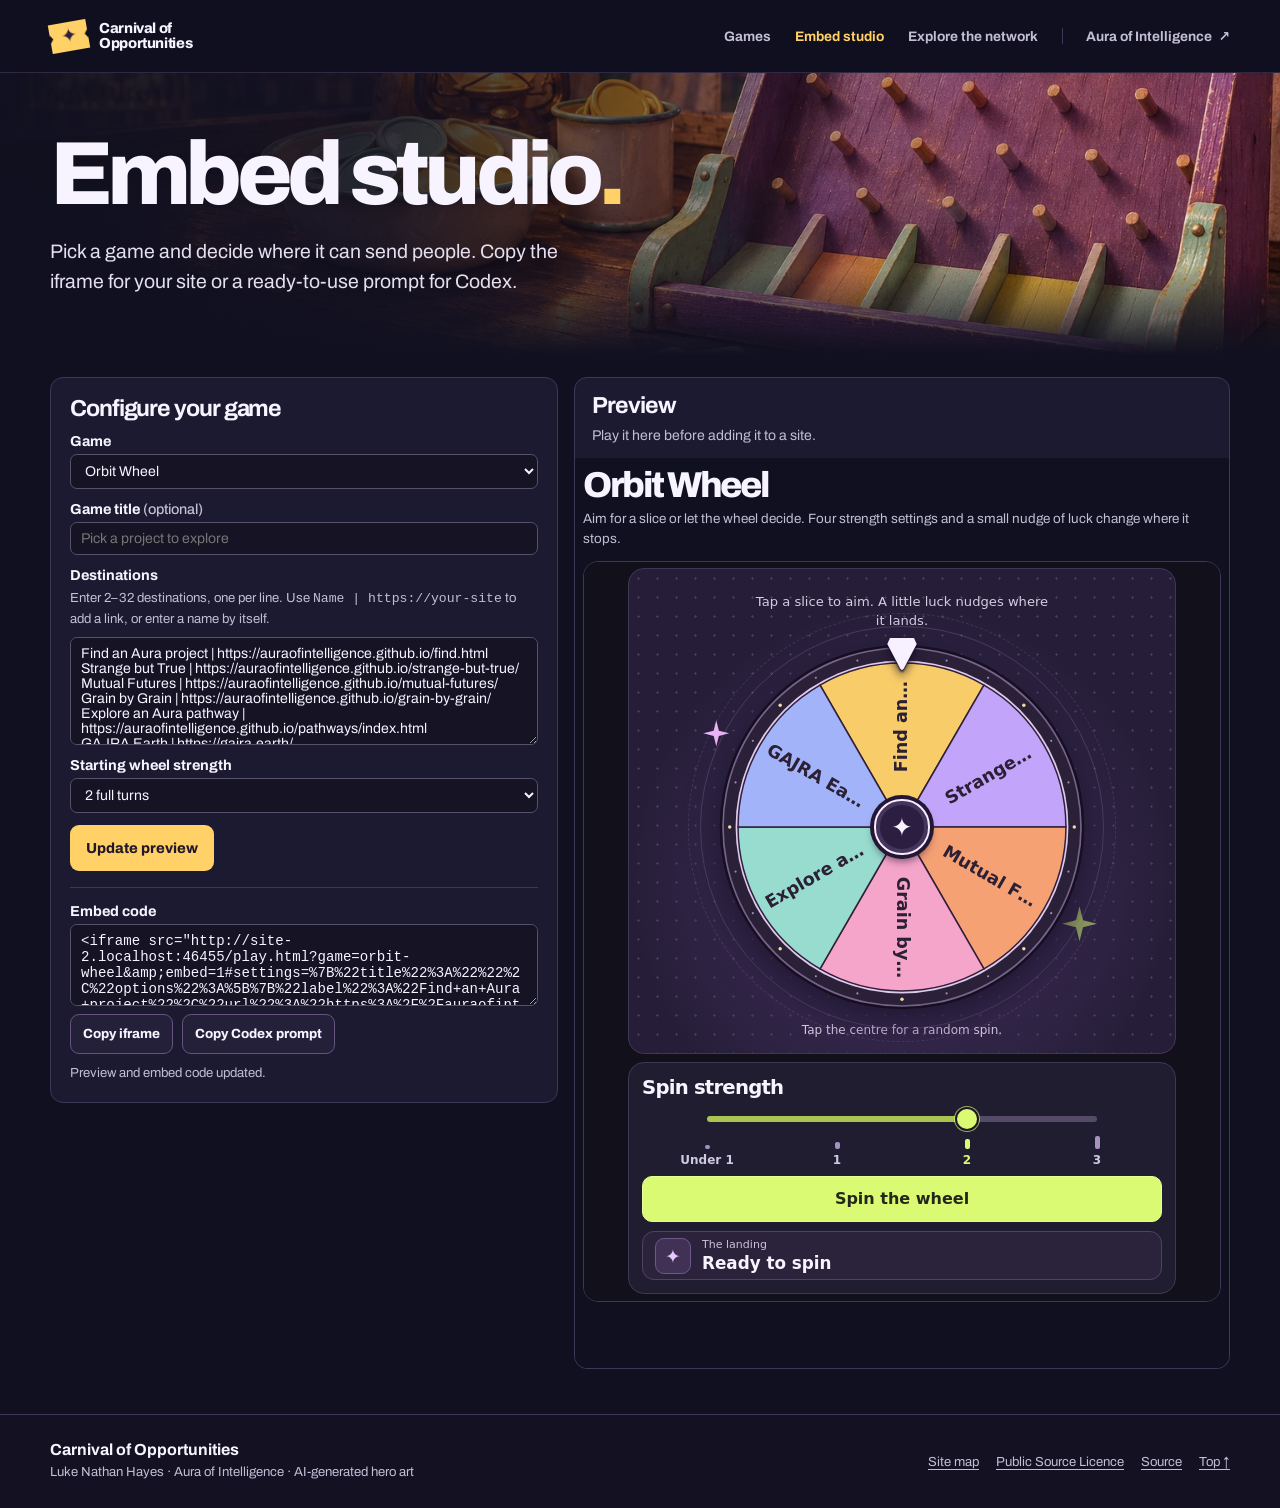
==== embed.html @ 2ac2ce24 "Build the Carnival of Opportunities midway and embed studio" ====
<!doctype html>
<html lang="en-AU">
<head>
  <meta charset="utf-8">
  <meta name="viewport" content="width=device-width, initial-scale=1">
  <title>Embed Studio | Carnival of Opportunities</title>
  <meta name="description" content="Choose a carnival game, add destinations and actions, and copy an embed or a Codex placement prompt.">
  <meta name="theme-color" content="#101020">
  <link rel="canonical" href="https://auraofintelligence.github.io/carnival-of-opportunities/embed.html">
  <link rel="stylesheet" href="assets/css/site.css">
  <script defer src="assets/js/catalog.js"></script>
  <script defer src="assets/js/studio.js"></script>
</head>
<body id="top">
  <a class="skip-link" href="#main">Skip to content</a>
  <header class="site-header">
    <div class="container header-inner">
      <a class="brand" href="index.html"><span class="brand-ticket" aria-hidden="true">✦</span><span>Carnival of<br>Opportunities</span></a>
      <nav class="site-nav" aria-label="Primary">
        <a href="index.html#games">Games</a>
        <a href="embed.html" aria-current="page">Embed studio</a>
        <a href="index.html#network">Explore the network</a>
      </nav>
      <a class="aura-link" href="https://auraofintelligence.github.io/">Aura of Intelligence <span aria-hidden="true">↗</span></a>
    </div>
  </header>
  <main id="main">
    <section class="hero workshop-hero" aria-labelledby="studio-title">
      <div class="container hero-content">
        <h1 id="studio-title">Embed studio<span>.</span></h1>
        <p>Pick a game and decide where it can send people. Copy the iframe for your site or a ready-to-use prompt for Codex.</p>
      </div>
    </section>
    <div class="container studio-layout">
      <section class="studio-panel" aria-labelledby="configure-heading">
        <h2 id="configure-heading">Configure your game</h2>
        <form id="embed-form">
          <label for="game-picker">Game</label>
          <select id="game-picker"></select>
          <label for="custom-title">Game title <span>(optional)</span></label>
          <input id="custom-title" type="text" maxlength="80" placeholder="Pick a project to explore">
          <label for="custom-destinations">Destinations</label>
          <p class="field-help" id="destination-help">Enter 2–32 destinations, one per line. Use <code>Name | https://your-site</code> to add a link, or enter a name by itself.</p>
          <textarea id="custom-destinations" rows="6" spellcheck="false" aria-describedby="destination-help"></textarea>
          <div id="strength-fields">
            <label for="custom-strength">Starting wheel strength</label>
            <select id="custom-strength"><option value="under-1">Under 1 full turn</option><option value="1">1 full turn</option><option value="2" selected>2 full turns</option><option value="3">3 full turns</option></select>
          </div>
          <div id="prompt-fields" hidden>
            <label for="custom-prompts">Balloon actions</label>
            <p class="field-help" id="prompt-help">Enter 1–24 things people can try at a destination, one per line.</p>
            <textarea id="custom-prompts" rows="4" aria-describedby="prompt-help"></textarea>
          </div>
          <button type="submit" class="button button-gold">Update preview</button>
        </form>
        <div class="code-panel">
          <label for="embed-code">Embed code</label>
          <textarea id="embed-code" class="code-output" rows="4" readonly spellcheck="false"></textarea>
          <div class="actions">
            <button type="button" class="button button-small button-quiet" id="copy-iframe">Copy iframe</button>
            <button type="button" class="button button-small button-quiet" id="copy-brief">Copy Codex prompt</button>
          </div>
        </div>
        <p id="studio-status" class="field-help" role="status"></p>
      </section>
      <section class="studio-preview" aria-labelledby="preview-heading">
        <div class="preview-heading"><h2 id="preview-heading">Preview</h2><p>Play it here before adding it to a site.</p></div>
        <iframe id="preview" title="Game preview" width="100%" height="910"></iframe>
      </section>
    </div>
    <noscript><p class="container">Enable JavaScript to build an embed.</p></noscript>
  </main>
  <footer class="site-footer">
    <div class="container footer-inner">
      <div><strong>Carnival of Opportunities</strong><p>Luke Nathan Hayes · Aura of Intelligence · AI-generated hero art</p></div>
      <nav aria-label="Footer"><a href="sitemap.xml">Site map</a><a href="LICENCE.md">Public Source Licence</a><a href="https://github.com/auraofintelligence/carnival-of-opportunities">Source</a><a href="#top">Top ↑</a></nav>
    </div>
  </footer>
</body>
</html>
---- assets/css/site.css ----
@font-face {
  font-family: Archivo;
  src: url('../fonts/archivo-var.woff2') format('woff2');
  font-style: normal;
  font-weight: 100 900;
  font-display: swap;
}

:root {
  color-scheme: dark;
  font-family: 'Archivo', 'Segoe UI', system-ui, sans-serif;
  color: #f7f3ff;
  background: #101020;
  --night: #101020;
  --surface: #1b1a31;
  --line: #3e3757;
  --muted: #c3bdd5;
  --purple: #c0a0ff;
  --gold: #ffd166;
  --mint: #9fe5cf;
  --container: 1180px;
}

*, *::before, *::after { box-sizing: border-box; }
html { scroll-padding-top: 96px; }
body { margin: 0; min-width: 0; }
[hidden] { display: none !important; }
a { color: inherit; }
button, input, select, textarea { font: inherit; }
button { cursor: pointer; }
button:disabled { cursor: default; }
:focus-visible { outline: 2px solid var(--gold); outline-offset: 4px; }
h1, h2, h3, p { margin-top: 0; }
p { line-height: 1.55; }
.container { width: min(100% - 48px, var(--container)); margin-inline: auto; }
.skip-link { position: fixed; z-index: 5; top: 12px; left: 12px; padding: 12px; transform: translateY(-160%); color: #151024; background: var(--gold); }
.skip-link:focus { transform: none; }

.site-header { position: sticky; top: 0; z-index: 4; border-bottom: 1px solid #5645687a; background: #101020f5; }
.header-inner { display: flex; align-items: center; gap: 24px; min-height: 72px; }
.brand { display: inline-flex; align-items: center; gap: 11px; font-size: .91rem; font-weight: 780; line-height: 1.06; letter-spacing: -.025em; text-decoration: none; }
.brand-ticket { display: grid; width: 38px; height: 29px; place-items: center; flex: none; clip-path: polygon(0 0, 100% 0, 100% 35%, 92% 50%, 100% 65%, 100% 100%, 0 100%, 0 65%, 8% 50%, 0 35%); background: var(--gold); color: #302040; font-size: 1.2rem; transform: rotate(-10deg); }
.site-nav { display: flex; flex-wrap: wrap; gap: 8px 24px; margin-left: auto; }
.site-nav a, .aura-link { color: var(--muted); font-size: .86rem; font-weight: 680; text-decoration: none; }
.site-nav a:hover, .site-nav a[aria-current="page"], .aura-link:hover { color: var(--gold); }
.aura-link { padding-left: 23px; border-left: 1px solid var(--line); }
.aura-link span { margin-left: 3px; }

.hero { position: relative; isolation: isolate; display: grid; align-items: center; background-color: #201633; background-position: center; background-size: cover; }
.hero::before { position: absolute; z-index: -1; inset: 0; content: ''; background: linear-gradient(90deg, #101020fa 1%, #101020dd 30%, #10102044 68%, #1010200d), linear-gradient(0deg, #101020 0%, transparent 30%); }
.home-hero { min-height: clamp(490px, 53vw, 650px); background-image: url('../images/carnival-hero.webp'); background-position: center 52%; }
.hero-content { padding-block: 60px 76px; }
.hero h1, .page-title h1 { margin: 0 0 18px; font-weight: 810; line-height: .99; letter-spacing: -.065em; overflow-wrap: anywhere; }
.hero h1 { max-width: 12ch; font-size: clamp(3.4rem, 8.2vw, 7.4rem); }
.hero h1 span { color: var(--gold); }
.hero p { max-width: 48ch; margin: 0 0 23px; color: #e5dff0; font-size: clamp(1rem, 1.65vw, 1.22rem); }
.actions { display: flex; flex-wrap: wrap; align-items: center; gap: 9px; }
.button { display: inline-flex; justify-content: center; align-items: center; gap: 9px; min-height: 46px; padding: 10px 15px; border: 1px solid transparent; border-radius: 9px; font-size: .91rem; line-height: 1.25; font-weight: 750; text-align: center; text-decoration: none; }
.button-small { min-height: 40px; padding: 8px 12px; font-size: .83rem; }
.button-gold { background: var(--gold); color: #22182d; }
.button-gold:hover { background: #ffe398; }
.button-quiet { border-color: #65547f; background: #27213bf0; color: #f7f3ff; }
.button-quiet:hover { border-color: #a585d2; background: #382a52; }

.daily-ticket { position: relative; display: grid; grid-template-columns: 50px 1fr auto; align-items: center; gap: 16px; margin-top: -29px; padding: 15px 18px; border: 1px solid #645078; border-radius: 13px; background: linear-gradient(105deg, #30213e, #221d34 56%, #241f38); box-shadow: 0 12px 42px #0b08196b; }
.daily-icon { display: grid; place-items: center; width: 50px; height: 50px; border-radius: 9px; border: 1px solid #8d6a63; color: var(--gold); background: #4a324b; font-size: 1.6rem; }
.daily-ticket h2 { margin-bottom: 3px; color: var(--purple); font-size: .84rem; }
.daily-ticket p { margin: 0; }
.daily-ticket strong { font-size: 1.1rem; }
#daily-date { margin-left: 7px; color: var(--muted); font-size: .82rem; }
.section { padding-block: 59px; }
.section-heading { margin-bottom: 23px; }
.section-heading h2, .studio-panel h2, .preview-heading h2 { margin-bottom: 7px; font-size: clamp(1.65rem, 3vw, 2.55rem); line-height: 1.04; letter-spacing: -.047em; }
.section-heading p, .preview-heading p { margin-bottom: 0; color: var(--muted); }
.game-list { display: grid; grid-template-columns: repeat(4, minmax(0, 1fr)); gap: 15px; margin: 0; padding: 0; list-style: none; }
.game-card { display: flex; flex-direction: column; overflow: hidden; border: 1px solid var(--line); border-radius: 13px; background: var(--surface); }
.game-card:focus-within, .game-card:hover { border-color: #7b659a; }
.game-card-body { display: flex; flex: 1; flex-direction: column; align-items: flex-start; padding: 15px; }
.game-type { margin-bottom: 5px; color: var(--mint); font-size: .73rem; font-weight: 730; text-transform: uppercase; letter-spacing: .08em; }
.game-card h3 { margin-bottom: 6px; font-size: 1.26rem; letter-spacing: -.035em; }
.game-card p { margin-bottom: 12px; color: var(--muted); font-size: .87rem; }
.text-link { display: inline-flex; gap: 6px; margin-top: auto; color: var(--gold); font-weight: 735; font-size: .88rem; text-underline-offset: 3px; }
.text-link:hover { color: #ffebae; }
.game-art { position: relative; display: grid; place-items: center; overflow: hidden; min-height: 139px; isolation: isolate; border-bottom: 1px solid var(--line); }
.game-art::before, .game-art::after { position: absolute; content: ''; }
.art-orbit-wheel { background: radial-gradient(ellipse, #665087, #302041 75%); }
.art-orbit-wheel::before { width: 100px; aspect-ratio: 1; border: 6px solid #22182f; border-radius: 50%; background: conic-gradient(#f4cb78 0 45deg,#b99ee9 45deg 90deg,#e69c83 90deg 135deg,#e7a5c5 135deg 180deg,#9bdac9 180deg 225deg,#99abec 225deg 270deg,#cedb90 270deg 315deg,#ed8ba5 315deg); box-shadow: 0 0 0 1px #aa91c0, 0 9px 16px #1710248c; transform: rotate(-16deg); }
.art-orbit-wheel::after { width: 22px; height: 22px; border: 2px solid #ecdfff; border-radius: 50%; background: #362446; }
.art-duck-pond { background: repeating-radial-gradient(ellipse at 50% 80%, #a6f5e22a 0 1px, transparent 2px 12px), linear-gradient(160deg, #285157, #274052 80%); }
.art-duck-pond::before { width: 115px; height: 70px; background: #ffd166; clip-path: polygon(0 48%, 10% 53%, 22% 57%, 38% 55%, 51% 49%, 59% 38%, 57% 24%, 63% 12%, 74% 6%, 85% 8%, 92% 17%, 92% 33%, 100% 38%, 100% 45%, 92% 50%, 82% 73%, 73% 83%, 58% 91%, 35% 92%, 19% 87%, 8% 76%); transform: translateY(-4px) rotate(-7deg); }
.art-duck-pond::after { width: 6px; height: 6px; background: #302036; border-radius: 50%; transform: translate(38px,-24px); }
.art-peg-drop { background: radial-gradient(ellipse, #6a4977, #332540 70%); }
.art-peg-drop::before { width: 108px; height: 100px; border: 4px solid #a088ba; border-radius: 10px 10px 14px 14px; background: radial-gradient(circle,#ddc5ed 1.4px,transparent 2.4px) 0 0 / 15px 14px, #423356; box-shadow: 0 8px 18px #211329a0; transform: rotate(-7deg); }
.art-peg-drop::after { width: 20px; height: 20px; transform: translate(18px,-22px); border: 2px solid #fff1bb; border-radius: 50%; background: #ffd166; box-shadow: 0 0 18px #ffc655b3; }
.art-balloon-mixer { background: radial-gradient(ellipse, #634475, #34213c 72%); }
.art-balloon-mixer::before { width: 49px; height: 61px; border-radius: 51% 49% 48% 51%; background: radial-gradient(circle at 31% 23%, #f8d9ff, #ba88e4 55%, #875ab9); box-shadow: -43px 20px 0 -4px #f5a6bd, 42px 14px 0 -3px #9edccc; transform: rotate(-12deg) translateY(-11px); }
.art-balloon-mixer::after { width: 2px; height: 34px; border-radius: 99%; background: #dac7e8; box-shadow: -43px 18px 0 #e6a4bf, 43px 16px 0 #9edccc; transform: translateY(35px) rotate(7deg); }
.network-section { border-top: 1px solid var(--line); padding-top: 34px; }
.network-links { display: grid; grid-template-columns: repeat(4, minmax(0, 1fr)); gap: 10px; }
.network-link { display: flex; justify-content: space-between; align-items: center; gap: 8px; min-height: 51px; padding: 10px 12px; border: 1px solid var(--line); border-radius: 8px; color: #e9dbff; background: #1d192d; text-decoration: none; font-size: .88rem; font-weight: 670; }
.network-link::after { content: '↗'; color: var(--purple); }
.network-link:hover { border-color: var(--purple); }
.site-footer { padding-block: 26px; border-top: 1px solid var(--line); background: #131122; }
.footer-inner { display: flex; justify-content: space-between; flex-wrap: wrap; gap: 15px 25px; }
.footer-inner p { margin: 4px 0 0; color: var(--muted); font-size: .82rem; }
.footer-inner nav { display: flex; flex-wrap: wrap; align-items: center; gap: 10px 17px; }
.footer-inner a { color: var(--muted); font-size: .82rem; text-underline-offset: 3px; }
.footer-inner a:hover { color: var(--gold); }

.player { padding-block: 34px 58px; }
.player-title { margin-bottom: 24px; }
.player-title h1 { margin-bottom: 10px; font-size: clamp(2.5rem, 6vw, 5rem); }
.player-title p { margin: 0; color: var(--muted); }
.back-link { display: inline-block; margin-bottom: 17px; color: var(--purple); font-size: .85rem; font-weight: 700; text-decoration: none; }
.back-link:hover { color: var(--gold); }
.player-title .featured-note { margin-top: 8px; color: var(--gold); font-size: .8rem; }
.player-layout { display: grid; grid-template-columns: minmax(0, 1.7fr) minmax(235px, 1fr); gap: 16px; align-items: start; }
.game-root { min-width: 0; overflow: hidden; border: 1px solid var(--line); border-radius: 15px; background: #1a172a; }
.wheel-frame { display: block; width: 100%; height: 744px; border: 0; }
.play-aside { display: grid; gap: 12px; min-width: 0; }
.draw, .aside-card { min-width: 0; padding: 17px; border: 1px solid var(--line); border-radius: 12px; background: var(--surface); }
.draw { border-color: #8b6b59; background: linear-gradient(140deg, #422c49, #27203a); }
.draw h2, .aside-card h2 { margin-bottom: 5px; font-size: 1.16rem; letter-spacing: -.024em; overflow-wrap: anywhere; }
.draw .draw-label { margin-bottom: 4px; color: var(--gold); font-size: .76rem; font-weight: 750; }
.draw p, .aside-card p { margin-bottom: 10px; color: var(--muted); font-size: .9rem; }
.draw .button { margin-top: 6px; }

.workshop-hero { min-height: 282px; background-image: url('../images/workshop-hero.webp'); background-position: center 48%; }
.workshop-hero .hero-content { padding-block: 41px; }
.workshop-hero h1 { max-width: none; font-size: clamp(3rem, 7vw, 5.6rem); }
.workshop-hero p { margin-bottom: 0; }
.studio-layout { display: grid; grid-template-columns: minmax(305px, .93fr) minmax(0, 1.2fr); gap: 16px; align-items: start; padding-block: 22px 45px; }
.studio-panel, .studio-preview { min-width: 0; border: 1px solid var(--line); border-radius: 13px; background: var(--surface); }
.studio-panel { padding: 19px; }
.studio-panel h2, .preview-heading h2 { font-size: 1.45rem; }
.studio-panel label { display: block; margin: 12px 0 5px; font-size: .9rem; font-weight: 715; }
.studio-panel label span { color: var(--muted); font-weight: 500; }
.studio-panel input, .studio-panel textarea, .studio-panel select { display: block; width: 100%; max-width: 100%; padding: 8px 10px; border: 1px solid #57506a; border-radius: 7px; background: #151324; color: #f7f3ff; font-size: .88rem; }
.studio-panel textarea { resize: vertical; }
.studio-panel button[type="submit"] { margin-top: 12px; }
.field-help { margin: 4px 0 7px; color: var(--muted); font-size: .82rem; }
.field-help code { overflow-wrap: anywhere; }
.code-panel { margin-top: 16px; padding-top: 3px; border-top: 1px solid var(--line); }
.code-output { font-family: ui-monospace, monospace; overflow-wrap: anywhere; }
.code-panel .actions { margin-top: 8px; }
#studio-status { min-height: 1.25em; margin: 9px 0 0; }
.preview-heading { padding: 16px 17px 11px; }
.preview-heading p { font-size: .88rem; }
#preview { display: block; border: 0; background: #131122; border-radius: 0 0 13px 13px; }

.embedded .site-header, .embedded .site-footer, .embedded .skip-link, .embedded .back-link, .embedded .aside-card { display: none; }
.embedded .container { width: min(100% - 16px, 664px); }
.embedded .player { padding-block: 10px 12px; }
.embedded .player-title { margin-bottom: 11px; }
.embedded .player-title h1 { margin-bottom: 5px; font-size: clamp(1.7rem, 5.5vw, 2.45rem); }
.embedded .player-title p { font-size: .84rem; }
.embedded .player-layout { grid-template-columns: minmax(0, 1fr); gap: 7px; }
.embedded .play-aside:has(.draw[hidden]) { display: none; }
.embedded .draw { padding: 11px 13px; }

@media (max-width: 900px) {
  .game-list, .network-links { grid-template-columns: repeat(2, minmax(0, 1fr)); }
  .home-hero { background-position: 58% center; }
  .site-nav { gap: 8px 14px; }
  .header-inner { gap: 15px; }
  .aura-link { padding-left: 14px; }
}

@media (max-width: 650px) {
  html { scroll-padding-top: 130px; }
  .container { width: min(100% - 28px, var(--container)); }
  .header-inner { min-height: 0; flex-wrap: wrap; justify-content: space-between; gap: 11px 6px; padding-block: 10px; }
  .site-nav { order: 1; width: 100%; margin-left: 0; justify-content: space-between; }
  .site-nav a, .aura-link { font-size: .77rem; }
  .aura-link { border: 0; padding-left: 0; }
  .hero::before { background: linear-gradient(90deg, #101020ed, #10102076), linear-gradient(0deg, #101020 2%, transparent 44%); }
  .home-hero { min-height: 420px; background-position: 65% center; }
  .hero-content { padding-block: 47px 68px; }
  .hero h1 { font-size: clamp(2.45rem, 10.6vw, 4.2rem); }
  .daily-ticket { grid-template-columns: 37px 1fr; padding: 10px 11px; gap: 7px 10px; }
  .daily-icon { width: 37px; height: 37px; font-size: 1.3rem; }
  .daily-ticket a { grid-column: 2; justify-self: start; }
  #daily-date { display: block; margin-left: 0; }
  .section { padding-block: 37px; }
  .game-list { gap: 9px; }
  .game-art { min-height: 104px; }
  .game-card-body { padding: 10px; }
  .game-card h3 { font-size: 1.03rem; }
  .game-card p { font-size: .8rem; }
  .player { padding-block: 21px 36px; }
  .player-layout, .studio-layout { grid-template-columns: minmax(0, 1fr); }
  .workshop-hero { min-height: 220px; }
  .studio-layout { padding-block: 12px 30px; }
  .studio-panel { padding: 14px; }
}

@media (max-width: 350px) {
  .game-list, .network-links { grid-template-columns: minmax(0, 1fr); }
}
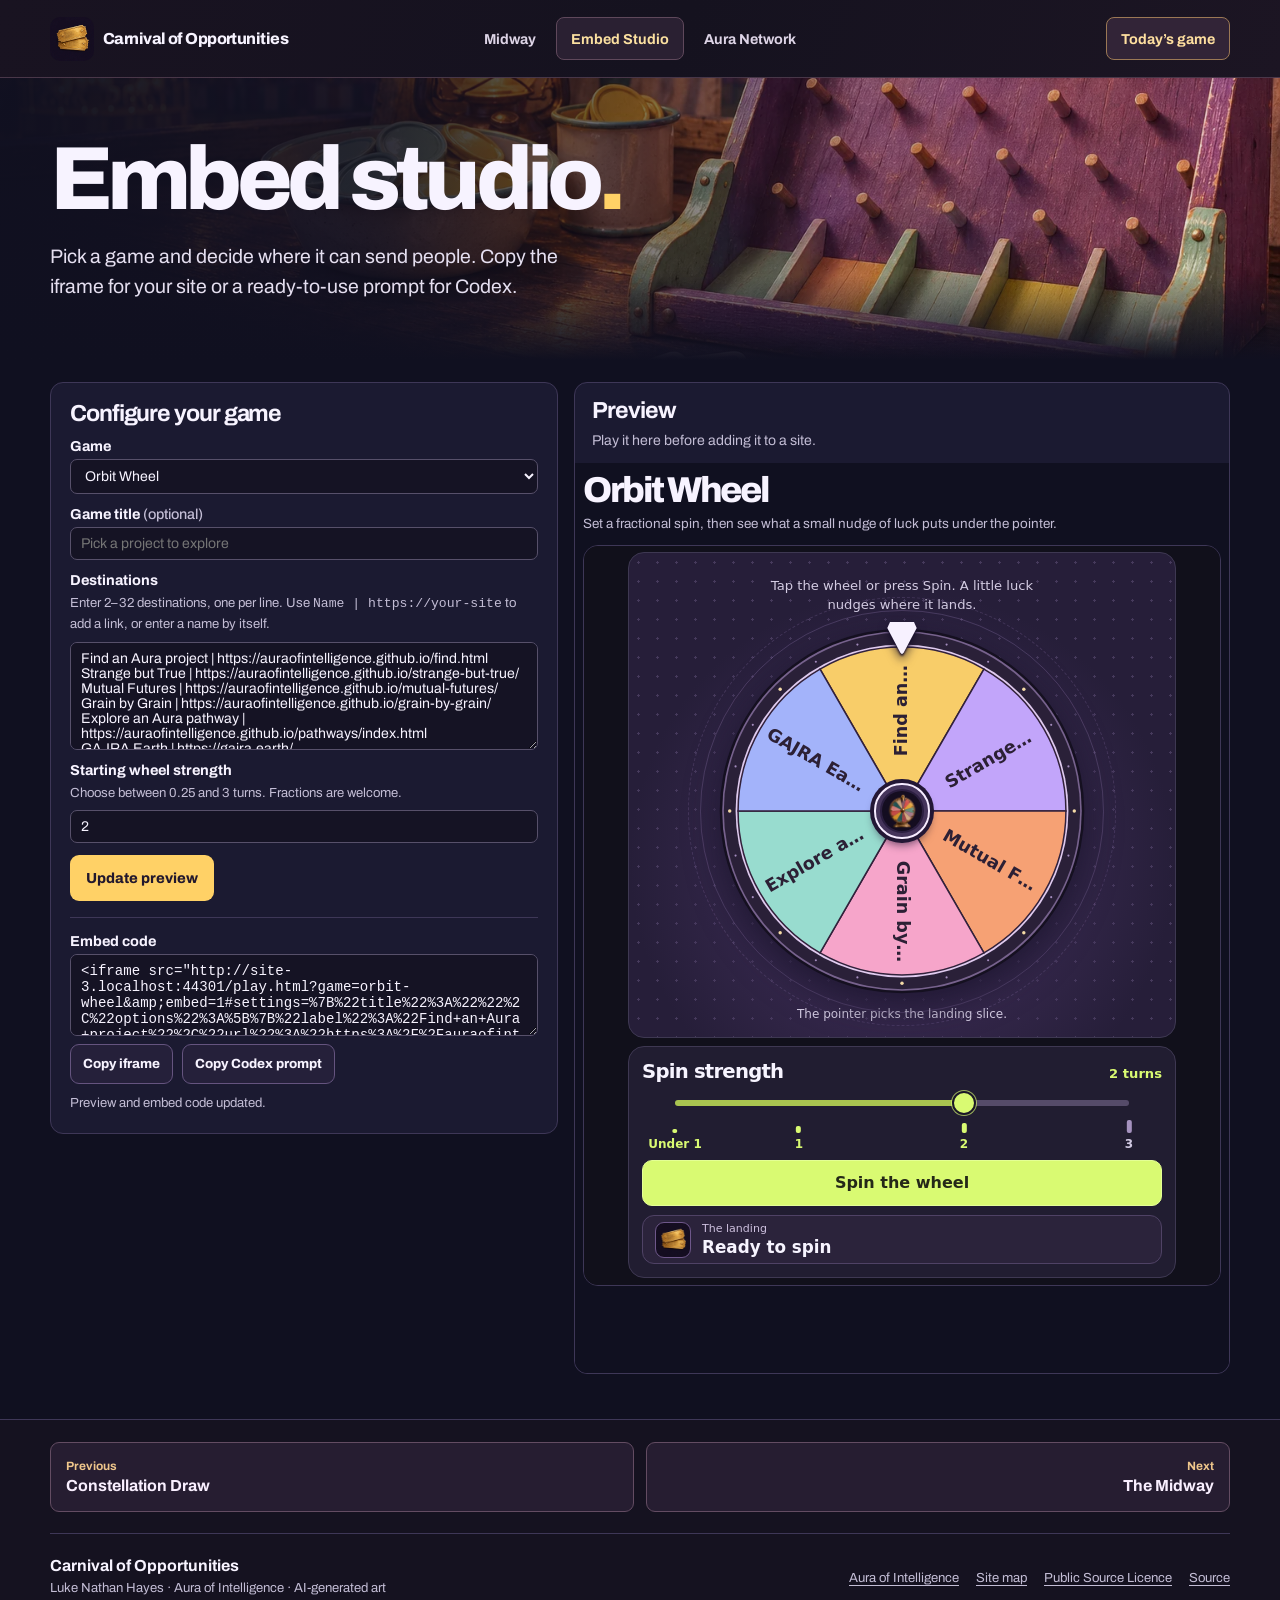
==== commit 87512c23: "Expand the midway to sixteen games and refine navigation" ====
--- a/embed.html
+++ b/embed.html
@@ -7,21 +7,22 @@
   <meta name="description" content="Choose a carnival game, add destinations and actions, and copy an embed or a Codex placement prompt.">
   <meta name="theme-color" content="#101020">
   <link rel="canonical" href="https://auraofintelligence.github.io/carnival-of-opportunities/embed.html">
-  <link rel="stylesheet" href="assets/css/site.css">
-  <script defer src="assets/js/catalog.js"></script>
-  <script defer src="assets/js/studio.js"></script>
+  <link rel="stylesheet" href="assets/css/site.css?v=2">
+  <script defer src="assets/js/catalog.js?v=2"></script>
+  <script defer src="assets/js/studio.js?v=2"></script>
+  <script defer src="assets/js/site.js"></script>
 </head>
 <body id="top">
   <a class="skip-link" href="#main">Skip to content</a>
   <header class="site-header">
     <div class="container header-inner">
-      <a class="brand" href="index.html"><span class="brand-ticket" aria-hidden="true">✦</span><span>Carnival of<br>Opportunities</span></a>
+      <a class="brand" href="index.html"><img class="brand-ticket" src="assets/images/icons/lucky-ticket.webp" alt="" width="45" height="45"><span>Carnival of Opportunities</span></a>
       <nav class="site-nav" aria-label="Primary">
-        <a href="index.html#games">Games</a>
-        <a href="embed.html" aria-current="page">Embed studio</a>
-        <a href="index.html#network">Explore the network</a>
+        <a href="index.html#games">Midway</a>
+        <a href="embed.html" aria-current="page">Embed Studio</a>
+        <a href="index.html#network">Aura Network</a>
       </nav>
-      <a class="aura-link" href="https://auraofintelligence.github.io/">Aura of Intelligence <span aria-hidden="true">↗</span></a>
+      <a class="header-action" href="play.html?game=featured">Today’s game</a>
     </div>
   </header>
   <main id="main">
@@ -44,10 +45,11 @@
           <textarea id="custom-destinations" rows="6" spellcheck="false" aria-describedby="destination-help"></textarea>
           <div id="strength-fields">
             <label for="custom-strength">Starting wheel strength</label>
-            <select id="custom-strength"><option value="under-1">Under 1 full turn</option><option value="1">1 full turn</option><option value="2" selected>2 full turns</option><option value="3">3 full turns</option></select>
+            <p class="field-help" id="strength-help">Choose between 0.25 and 3 turns. Fractions are welcome.</p>
+            <input id="custom-strength" type="number" min="0.25" max="3" step="0.01" value="2" required aria-describedby="strength-help">
           </div>
           <div id="prompt-fields" hidden>
-            <label for="custom-prompts">Balloon actions</label>
+            <label for="custom-prompts">Actions and prompts</label>
             <p class="field-help" id="prompt-help">Enter 1–24 things people can try at a destination, one per line.</p>
             <textarea id="custom-prompts" rows="4" aria-describedby="prompt-help"></textarea>
           </div>
@@ -71,10 +73,17 @@
     <noscript><p class="container">Enable JavaScript to build an embed.</p></noscript>
   </main>
   <footer class="site-footer">
-    <div class="container footer-inner">
-      <div><strong>Carnival of Opportunities</strong><p>Luke Nathan Hayes · Aura of Intelligence · AI-generated hero art</p></div>
-      <nav aria-label="Footer"><a href="sitemap.xml">Site map</a><a href="LICENCE.md">Public Source Licence</a><a href="https://github.com/auraofintelligence/carnival-of-opportunities">Source</a><a href="#top">Top ↑</a></nav>
+    <div class="container">
+      <nav class="page-turns" aria-label="Previous and next pages" data-page="studio">
+        <a class="page-turn" rel="prev" href="play.html?game=constellation-draw"><span>Previous</span><strong>Constellation Draw</strong></a>
+        <a class="page-turn" rel="next" href="index.html#games"><span>Next</span><strong>The Midway</strong></a>
+      </nav>
+      <div class="footer-inner">
+        <div><strong>Carnival of Opportunities</strong><p>Luke Nathan Hayes · Aura of Intelligence · AI-generated art</p></div>
+        <nav aria-label="Footer"><a href="https://auraofintelligence.github.io/">Aura of Intelligence</a><a href="sitemap.xml">Site map</a><a href="LICENCE.md">Public Source Licence</a><a href="https://github.com/auraofintelligence/carnival-of-opportunities">Source</a></nav>
+      </div>
     </div>
   </footer>
+  <a class="back-to-top" href="#top" data-to-top hidden>Back to top</a>
 </body>
 </html>
--- a/assets/css/site.css
+++ b/assets/css/site.css
@@ -22,7 +22,7 @@
 }
 
 *, *::before, *::after { box-sizing: border-box; }
-html { scroll-padding-top: 96px; }
+html { scroll-padding-top: 22px; }
 body { margin: 0; min-width: 0; }
 [hidden] { display: none !important; }
 a { color: inherit; }
@@ -36,19 +36,19 @@
 .skip-link { position: fixed; z-index: 5; top: 12px; left: 12px; padding: 12px; transform: translateY(-160%); color: #151024; background: var(--gold); }
 .skip-link:focus { transform: none; }
 
-.site-header { position: sticky; top: 0; z-index: 4; border-bottom: 1px solid #5645687a; background: #101020f5; }
-.header-inner { display: flex; align-items: center; gap: 24px; min-height: 72px; }
-.brand { display: inline-flex; align-items: center; gap: 11px; font-size: .91rem; font-weight: 780; line-height: 1.06; letter-spacing: -.025em; text-decoration: none; }
-.brand-ticket { display: grid; width: 38px; height: 29px; place-items: center; flex: none; clip-path: polygon(0 0, 100% 0, 100% 35%, 92% 50%, 100% 65%, 100% 100%, 0 100%, 0 65%, 8% 50%, 0 35%); background: var(--gold); color: #302040; font-size: 1.2rem; transform: rotate(-10deg); }
-.site-nav { display: flex; flex-wrap: wrap; gap: 8px 24px; margin-left: auto; }
-.site-nav a, .aura-link { color: var(--muted); font-size: .86rem; font-weight: 680; text-decoration: none; }
-.site-nav a:hover, .site-nav a[aria-current="page"], .aura-link:hover { color: var(--gold); }
-.aura-link { padding-left: 23px; border-left: 1px solid var(--line); }
-.aura-link span { margin-left: 3px; }
+.site-header { position: relative; z-index: 4; border-bottom: 1px solid #71546a8c; background: linear-gradient(110deg, #191321, #15121f 53%, #1c1523); }
+.header-inner { display: grid; grid-template-columns: minmax(0, 1fr) auto minmax(0, 1fr); align-items: center; gap: 18px; min-height: 77px; }
+.brand { display: inline-flex; align-items: center; justify-self: start; gap: 9px; min-width: 0; font-size: 1rem; font-weight: 770; line-height: 1.08; letter-spacing: -.035em; text-decoration: none; }
+.brand-ticket { display: block; width: 44px; height: 44px; flex: none; object-fit: contain; border-radius: 10px; }
+.site-nav { display: flex; justify-content: center; gap: 5px; }
+.site-nav a, .header-action { display: inline-flex; align-items: center; justify-content: center; min-height: 43px; padding: 7px 14px; border: 1px solid transparent; border-radius: 8px; color: #ddd4e6; font-size: .9rem; font-weight: 680; text-decoration: none; white-space: nowrap; }
+.site-nav a:hover, .site-nav a[aria-current="page"] { border-color: #5f485b; background: #2a2032; color: #fbe0a0; }
+.header-action { justify-self: end; border-color: #9b7855; background: #322437; color: #ffe0a0; }
+.header-action:hover { border-color: #efc47d; background: #493349; }
 
 .hero { position: relative; isolation: isolate; display: grid; align-items: center; background-color: #201633; background-position: center; background-size: cover; }
 .hero::before { position: absolute; z-index: -1; inset: 0; content: ''; background: linear-gradient(90deg, #101020fa 1%, #101020dd 30%, #10102044 68%, #1010200d), linear-gradient(0deg, #101020 0%, transparent 30%); }
-.home-hero { min-height: clamp(490px, 53vw, 650px); background-image: url('../images/carnival-hero.webp'); background-position: center 52%; }
+.home-hero { min-height: clamp(460px, 50vw, 596px); background-image: url('../images/carnival-hero.webp'); background-position: center 52%; }
 .hero-content { padding-block: 60px 76px; }
 .hero h1, .page-title h1 { margin: 0 0 18px; font-weight: 810; line-height: .99; letter-spacing: -.065em; overflow-wrap: anywhere; }
 .hero h1 { max-width: 12ch; font-size: clamp(3.4rem, 8.2vw, 7.4rem); }
@@ -62,8 +62,11 @@
 .button-quiet { border-color: #65547f; background: #27213bf0; color: #f7f3ff; }
 .button-quiet:hover { border-color: #a585d2; background: #382a52; }
 
-.daily-ticket { position: relative; display: grid; grid-template-columns: 50px 1fr auto; align-items: center; gap: 16px; margin-top: -29px; padding: 15px 18px; border: 1px solid #645078; border-radius: 13px; background: linear-gradient(105deg, #30213e, #221d34 56%, #241f38); box-shadow: 0 12px 42px #0b08196b; }
-.daily-icon { display: grid; place-items: center; width: 50px; height: 50px; border-radius: 9px; border: 1px solid #8d6a63; color: var(--gold); background: #4a324b; font-size: 1.6rem; }
+.daily-ticket { position: relative; display: grid; grid-template-columns: 64px 1fr auto; align-items: center; gap: 16px; margin-top: -29px; padding: 12px 18px; border: 1px solid #82675c; border-radius: 13px; background: linear-gradient(105deg, #35263c, #231d31 64%, #2a2134); box-shadow: 0 12px 42px #0b08196b; }
+.daily-ticket { text-decoration: none; }
+.daily-ticket:hover { border-color: #c19a6e; }
+.daily-ticket:hover .daily-cta { border-color: #a585d2; background: #382a52; }
+.daily-icon { display: block; width: 64px; height: 64px; border: 1px solid #84655e; border-radius: 9px; object-fit: cover; }
 .daily-ticket h2 { margin-bottom: 3px; color: var(--purple); font-size: .84rem; }
 .daily-ticket p { margin: 0; }
 .daily-ticket strong { font-size: 1.1rem; }
@@ -72,43 +75,55 @@
 .section-heading { margin-bottom: 23px; }
 .section-heading h2, .studio-panel h2, .preview-heading h2 { margin-bottom: 7px; font-size: clamp(1.65rem, 3vw, 2.55rem); line-height: 1.04; letter-spacing: -.047em; }
 .section-heading p, .preview-heading p { margin-bottom: 0; color: var(--muted); }
+.catalogue-controls { display: flex; flex-wrap: wrap; justify-content: space-between; align-items: center; gap: 9px 16px; }
+.catalogue-filters { display: flex; flex-wrap: wrap; gap: 6px; }
+.catalogue-filters button { min-height: 42px; padding: 8px 13px; border: 1px solid #544460; border-radius: 999px; background: #21192d; color: #e5d9ee; font-size: .85rem; font-weight: 670; }
+.catalogue-filters button:hover { border-color: #a48aaf; }
+.catalogue-filters button[aria-pressed="true"] { border-color: #efc681; background: #46323d; color: #ffe4aa; }
+#game-search { min-height: 42px; width: min(100%, 260px); padding: 8px 12px; border: 1px solid #544460; border-radius: 8px; background: #181426; color: #f7f3ff; }
+#game-search::placeholder { color: #b7aac7; }
+.catalogue-count { margin: 10px 0 11px; color: var(--muted); font-size: .82rem; }
+.catalogue-count:empty { display: none; }
 .game-list { display: grid; grid-template-columns: repeat(4, minmax(0, 1fr)); gap: 15px; margin: 0; padding: 0; list-style: none; }
-.game-card { display: flex; flex-direction: column; overflow: hidden; border: 1px solid var(--line); border-radius: 13px; background: var(--surface); }
-.game-card:focus-within, .game-card:hover { border-color: #7b659a; }
-.game-card-body { display: flex; flex: 1; flex-direction: column; align-items: flex-start; padding: 15px; }
-.game-type { margin-bottom: 5px; color: var(--mint); font-size: .73rem; font-weight: 730; text-transform: uppercase; letter-spacing: .08em; }
-.game-card h3 { margin-bottom: 6px; font-size: 1.26rem; letter-spacing: -.035em; }
-.game-card p { margin-bottom: 12px; color: var(--muted); font-size: .87rem; }
+.game-card { display: flex; min-width: 0; overflow: hidden; border: 1px solid #57445c; border-radius: 12px; background: #20192c; }
+.game-card:focus-within, .game-card:hover { border-color: #c19a6e; }
+.game-card-link { display: flex; flex: 1; flex-direction: column; color: inherit; text-decoration: none; }
+.game-card-link:focus-visible { outline-offset: -3px; }
+.game-card-body { flex: 1; padding: 15px 16px 17px; }
+.game-card h3 { margin-bottom: 6px; color: #ffe2a6; font-size: 1.24rem; letter-spacing: -.025em; }
+.game-card p { margin: 0; color: var(--muted); font-size: .87rem; }
 .text-link { display: inline-flex; gap: 6px; margin-top: auto; color: var(--gold); font-weight: 735; font-size: .88rem; text-underline-offset: 3px; }
 .text-link:hover { color: #ffebae; }
-.game-art { position: relative; display: grid; place-items: center; overflow: hidden; min-height: 139px; isolation: isolate; border-bottom: 1px solid var(--line); }
-.game-art::before, .game-art::after { position: absolute; content: ''; }
-.art-orbit-wheel { background: radial-gradient(ellipse, #665087, #302041 75%); }
-.art-orbit-wheel::before { width: 100px; aspect-ratio: 1; border: 6px solid #22182f; border-radius: 50%; background: conic-gradient(#f4cb78 0 45deg,#b99ee9 45deg 90deg,#e69c83 90deg 135deg,#e7a5c5 135deg 180deg,#9bdac9 180deg 225deg,#99abec 225deg 270deg,#cedb90 270deg 315deg,#ed8ba5 315deg); box-shadow: 0 0 0 1px #aa91c0, 0 9px 16px #1710248c; transform: rotate(-16deg); }
-.art-orbit-wheel::after { width: 22px; height: 22px; border: 2px solid #ecdfff; border-radius: 50%; background: #362446; }
-.art-duck-pond { background: repeating-radial-gradient(ellipse at 50% 80%, #a6f5e22a 0 1px, transparent 2px 12px), linear-gradient(160deg, #285157, #274052 80%); }
-.art-duck-pond::before { width: 115px; height: 70px; background: #ffd166; clip-path: polygon(0 48%, 10% 53%, 22% 57%, 38% 55%, 51% 49%, 59% 38%, 57% 24%, 63% 12%, 74% 6%, 85% 8%, 92% 17%, 92% 33%, 100% 38%, 100% 45%, 92% 50%, 82% 73%, 73% 83%, 58% 91%, 35% 92%, 19% 87%, 8% 76%); transform: translateY(-4px) rotate(-7deg); }
-.art-duck-pond::after { width: 6px; height: 6px; background: #302036; border-radius: 50%; transform: translate(38px,-24px); }
-.art-peg-drop { background: radial-gradient(ellipse, #6a4977, #332540 70%); }
-.art-peg-drop::before { width: 108px; height: 100px; border: 4px solid #a088ba; border-radius: 10px 10px 14px 14px; background: radial-gradient(circle,#ddc5ed 1.4px,transparent 2.4px) 0 0 / 15px 14px, #423356; box-shadow: 0 8px 18px #211329a0; transform: rotate(-7deg); }
-.art-peg-drop::after { width: 20px; height: 20px; transform: translate(18px,-22px); border: 2px solid #fff1bb; border-radius: 50%; background: #ffd166; box-shadow: 0 0 18px #ffc655b3; }
-.art-balloon-mixer { background: radial-gradient(ellipse, #634475, #34213c 72%); }
-.art-balloon-mixer::before { width: 49px; height: 61px; border-radius: 51% 49% 48% 51%; background: radial-gradient(circle at 31% 23%, #f8d9ff, #ba88e4 55%, #875ab9); box-shadow: -43px 20px 0 -4px #f5a6bd, 42px 14px 0 -3px #9edccc; transform: rotate(-12deg) translateY(-11px); }
-.art-balloon-mixer::after { width: 2px; height: 34px; border-radius: 99%; background: #dac7e8; box-shadow: -43px 18px 0 #e6a4bf, 43px 16px 0 #9edccc; transform: translateY(35px) rotate(7deg); }
+.game-art { display: grid; place-items: center; overflow: hidden; height: 178px; border-bottom: 1px solid #4d3b54; background: #160e21; }
+.game-art img { display: block; width: min(100%, 188px); height: 100%; object-fit: contain; mask-image: linear-gradient(to right, transparent, #000 9%, #000 91%, transparent); }
+@media (prefers-reduced-motion: no-preference) {
+  .game-art img { transition: transform .24s ease; }
+  .game-card-link:hover img { transform: scale(1.06); }
+}
 .network-section { border-top: 1px solid var(--line); padding-top: 34px; }
 .network-links { display: grid; grid-template-columns: repeat(4, minmax(0, 1fr)); gap: 10px; }
 .network-link { display: flex; justify-content: space-between; align-items: center; gap: 8px; min-height: 51px; padding: 10px 12px; border: 1px solid var(--line); border-radius: 8px; color: #e9dbff; background: #1d192d; text-decoration: none; font-size: .88rem; font-weight: 670; }
-.network-link::after { content: '↗'; color: var(--purple); }
 .network-link:hover { border-color: var(--purple); }
-.site-footer { padding-block: 26px; border-top: 1px solid var(--line); background: #131122; }
+.site-footer { padding-block: 22px 72px; border-top: 1px solid var(--line); background: #151220; }
+.page-turns { display: grid; grid-template-columns: repeat(2, minmax(0, 1fr)); gap: 12px; margin-bottom: 23px; padding-bottom: 21px; border-bottom: 1px solid var(--line); }
+.page-turn { display: grid; align-content: center; gap: 4px; min-height: 70px; padding: 12px 15px; border: 1px solid #634c62; border-radius: 9px; background: #261d31; color: #f9efff; text-decoration: none; }
+.page-turn:hover { border-color: #d5a675; background: #35273d; }
+.page-turn[rel="next"] { text-align: right; }
+.page-turn span { color: #efc68b; font-size: .75rem; font-weight: 680; }
+.page-turn strong { overflow-wrap: anywhere; font-size: 1rem; }
 .footer-inner { display: flex; justify-content: space-between; flex-wrap: wrap; gap: 15px 25px; }
 .footer-inner p { margin: 4px 0 0; color: var(--muted); font-size: .82rem; }
 .footer-inner nav { display: flex; flex-wrap: wrap; align-items: center; gap: 10px 17px; }
 .footer-inner a { color: var(--muted); font-size: .82rem; text-underline-offset: 3px; }
 .footer-inner a:hover { color: var(--gold); }
+.back-to-top { position: fixed; z-index: 3; right: max(15px, env(safe-area-inset-right)); bottom: max(16px, env(safe-area-inset-bottom)); display: inline-flex; align-items: center; justify-content: center; min-height: 44px; padding: 8px 14px; border: 1px solid #a9815f; border-radius: 999px; background: #292032; color: #ffe1a7; font-size: .84rem; font-weight: 750; text-decoration: none; box-shadow: 0 5px 19px #080610a0; }
+.back-to-top:hover { border-color: var(--gold); background: #463244; }
 
 .player { padding-block: 34px 58px; }
 .player-title { margin-bottom: 24px; }
+.game-title-row { display: flex; align-items: center; gap: 18px; }
+.game-title-row > div { min-width: 0; }
+.play-icon { display: block; width: clamp(72px, 9vw, 100px); height: auto; aspect-ratio: 1; flex: none; object-fit: cover; border: 1px solid #654c64; border-radius: 12px; }
 .player-title h1 { margin-bottom: 10px; font-size: clamp(2.5rem, 6vw, 5rem); }
 .player-title p { margin: 0; color: var(--muted); }
 .back-link { display: inline-block; margin-bottom: 17px; color: var(--purple); font-size: .85rem; font-weight: 700; text-decoration: none; }
@@ -119,6 +134,9 @@
 .wheel-frame { display: block; width: 100%; height: 744px; border: 0; }
 .play-aside { display: grid; gap: 12px; min-width: 0; }
 .draw, .aside-card { min-width: 0; padding: 17px; border: 1px solid var(--line); border-radius: 12px; background: var(--surface); }
+.aside-card { display: block; text-decoration: none; }
+.aside-card:hover { border-color: #c19a6e; }
+.aside-card .text-link { text-decoration: underline; }
 .draw { border-color: #8b6b59; background: linear-gradient(140deg, #422c49, #27203a); }
 .draw h2, .aside-card h2 { margin-bottom: 5px; font-size: 1.16rem; letter-spacing: -.024em; overflow-wrap: anywhere; }
 .draw .draw-label { margin-bottom: 4px; color: var(--gold); font-size: .76rem; font-weight: 750; }
@@ -148,7 +166,7 @@
 .preview-heading p { font-size: .88rem; }
 #preview { display: block; border: 0; background: #131122; border-radius: 0 0 13px 13px; }
 
-.embedded .site-header, .embedded .site-footer, .embedded .skip-link, .embedded .back-link, .embedded .aside-card { display: none; }
+.embedded .site-header, .embedded .site-footer, .embedded .skip-link, .embedded .back-link, .embedded .aside-card, .embedded .back-to-top { display: none; }
 .embedded .container { width: min(100% - 16px, 664px); }
 .embedded .player { padding-block: 10px 12px; }
 .embedded .player-title { margin-bottom: 11px; }
@@ -159,35 +177,38 @@
 .embedded .draw { padding: 11px 13px; }
 
 @media (max-width: 900px) {
-  .game-list, .network-links { grid-template-columns: repeat(2, minmax(0, 1fr)); }
+  .game-list { grid-template-columns: repeat(3, minmax(0, 1fr)); }
+  .network-links { grid-template-columns: repeat(2, minmax(0, 1fr)); }
   .home-hero { background-position: 58% center; }
-  .site-nav { gap: 8px 14px; }
-  .header-inner { gap: 15px; }
-  .aura-link { padding-left: 14px; }
+  .header-inner { gap: 11px; }
+  .site-nav a, .header-action { padding-inline: 9px; }
 }
 
 @media (max-width: 650px) {
-  html { scroll-padding-top: 130px; }
   .container { width: min(100% - 28px, var(--container)); }
-  .header-inner { min-height: 0; flex-wrap: wrap; justify-content: space-between; gap: 11px 6px; padding-block: 10px; }
-  .site-nav { order: 1; width: 100%; margin-left: 0; justify-content: space-between; }
-  .site-nav a, .aura-link { font-size: .77rem; }
-  .aura-link { border: 0; padding-left: 0; }
+  .header-inner { grid-template-columns: minmax(0, 1fr) auto; min-height: 0; gap: 7px 10px; padding-block: 8px; }
+  .brand { gap: 7px; font-size: .88rem; }
+  .brand-ticket { width: 37px; height: 37px; }
+  .site-nav { grid-column: 1 / -1; grid-row: 2; justify-content: stretch; gap: 5px; }
+  .site-nav a { flex: 1; }
+  .site-nav a, .header-action { min-height: 39px; font-size: .79rem; }
   .hero::before { background: linear-gradient(90deg, #101020ed, #10102076), linear-gradient(0deg, #101020 2%, transparent 44%); }
   .home-hero { min-height: 420px; background-position: 65% center; }
   .hero-content { padding-block: 47px 68px; }
   .hero h1 { font-size: clamp(2.45rem, 10.6vw, 4.2rem); }
-  .daily-ticket { grid-template-columns: 37px 1fr; padding: 10px 11px; gap: 7px 10px; }
-  .daily-icon { width: 37px; height: 37px; font-size: 1.3rem; }
-  .daily-ticket a { grid-column: 2; justify-self: start; }
+  .daily-ticket { grid-template-columns: 48px 1fr; padding: 10px 11px; gap: 7px 10px; }
+  .daily-icon { width: 48px; height: 48px; }
+  .daily-cta { grid-column: 2; justify-self: start; }
   #daily-date { display: block; margin-left: 0; }
   .section { padding-block: 37px; }
-  .game-list { gap: 9px; }
-  .game-art { min-height: 104px; }
+  .game-list { grid-template-columns: repeat(2, minmax(0, 1fr)); gap: 9px; }
+  .game-art { height: 133px; }
+  .game-art img { width: min(100%, 139px); }
   .game-card-body { padding: 10px; }
   .game-card h3 { font-size: 1.03rem; }
   .game-card p { font-size: .8rem; }
   .player { padding-block: 21px 36px; }
+  .game-title-row { gap: 11px; }
   .player-layout, .studio-layout { grid-template-columns: minmax(0, 1fr); }
   .workshop-hero { min-height: 220px; }
   .studio-layout { padding-block: 12px 30px; }
